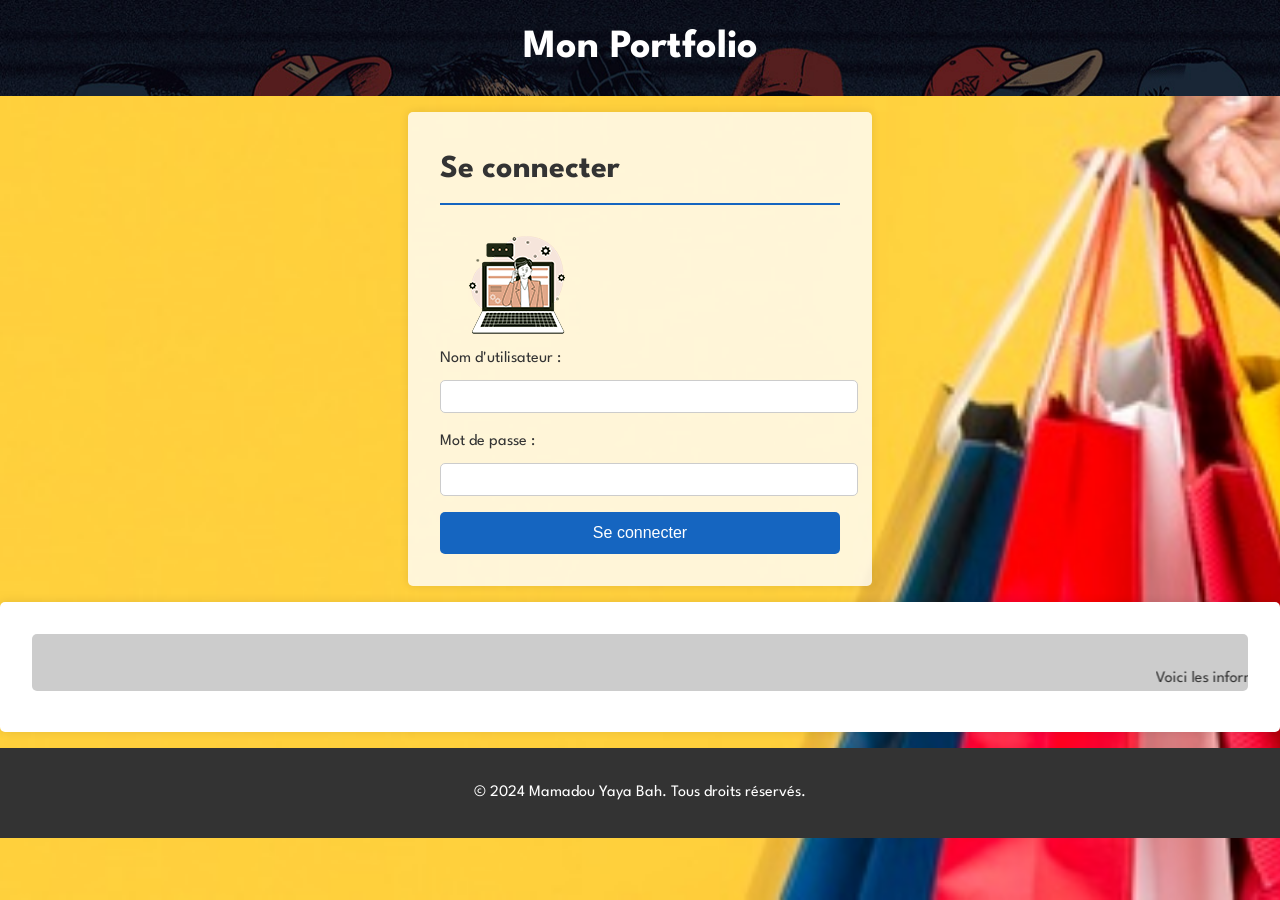
==== index.html @ 09a62445 "first add" ====
<!DOCTYPE html>
<html lang="fr">
<head>
    <meta charset="UTF-8">
    <meta name="viewport" content="width=device-width, initial-scale=1.0">
    <title>Connexion</title>
    <link rel="stylesheet" href="styles.css">
</head>
<body class="index-page">
    
    <header>
        <h1>Mon Portfolio</h1>
    </header> 

    <!-- Section de connexion -->
    <section id="login">
        <h2>Se connecter</h2>
        
        <div class="login-content">
            <div id="image">
                <img src="img/features/f6.png" alt="Description de l'image" class="feature-image">
            </div>
            
            <form id="loginForm">
                <label for="username">Nom d'utilisateur :</label>
                <input type="text" id="username" name="username" required>
                <label for="password">Mot de passe :</label>
                <input type="password" id="password" name="password" required>
                <button type="submit">Se connecter</button>
                <p id="loginError" style="color: red; display: none;">Nom d'utilisateur ou mot de passe incorrect.</p>
            </form>
        </div>
    </section>

    <!-- Section d'information supplémentaire -->
    <section id="info">
        <marquee><p>Voici les informations de connexion : <strong>Nom d'utilisateur :</strong> yayabah <strong>Mot de passe :</strong> yayabah22 </p>
        </marquee>
    </section>

    <footer>
        <p>&copy; 2024 Mamadou Yaya Bah. Tous droits réservés.</p>
    </footer>
    
    <script src="login_connexion.js"></script>
</body>
</html>
---- styles.css ----
/* Import Google Fonts */
@import url("https://fonts.googleapis.com/css2?family=Spartan:wght@100;200;300;400;500;600;700;800;900&display=swap");

/* Global Styles */
body {
    font-family: 'Spartan', Arial, sans-serif;
    margin: 0;
    padding: 0;
    background-color: #f4f4f4;
    color: #333;
    line-height: 1.6;
    background-size: cover; /* Pour couvrir toute la page */
    background-position: center; /* Pour centrer l'image */
    background-attachment: fixed; /* Pour fixer l'image lors du défilement */
    background-color: #757575;
}
.index-page{
  background-image: url('img/banner/b16.jpg'); /* Image de fond ajoutée */

}

header {
    background-image: url('img/banner/b1.jpg'); /* Fond d'en-tête mis à jour */
    background-size: cover;
    color: #fff;
    padding: 1rem 0;
    text-align: center;
}

header h1 {
    margin: 0;
    font-size: 2.5rem;
}

header p {
    margin: 0;
    font-size: 1.2rem;
    font-style: italic;
}

/* Navigation Styles */
nav {
    margin-top: 1rem;
}

nav ul {
    list-style: none;
    padding: 0;
}

nav ul li {
    display: inline;
    margin: 0 10px;
}

nav ul li a {
    color: #fff;
    text-decoration: none;
    font-weight: bold;
}

nav ul li a:hover {
    text-decoration: underline;
}

/* Section Styles */
section {
    padding: 2rem;
    margin: 1rem 0;
    background: #ffffff;
    border-radius: 5px;
    box-shadow: 0 0 10px rgba(0, 0, 0, 0.1);
}

section h2 {
    margin-top: 0;
    font-size: 2rem;
    border-bottom: 2px solid #1565c0;
    padding-bottom: 0.5rem;
}

.project, .experience, .education {
    margin-bottom: 1.5rem;
}

.project h3, .experience h3, .education h3 {
    margin-bottom: 0.5rem;
    color: #1565c0;
    font-size: 1.25rem; /* Taille des titres h3 */
}

.project p, .experience p, .education p {
    margin: 0.5rem 0;
}

.project a {
    color: #1976d2;
    text-decoration: none;
}

.project a:hover {
    text-decoration: underline;
}

/* Section Connexion */

#login {
    
    padding: 2rem;
    margin: 1rem auto;
    background: rgba(255, 255, 255, 0.8); /* Fond blanc semi-transparent */
    border-radius: 5px;
    box-shadow: 0 0 10px rgba(0, 0, 0, 0.1);
    max-width: 400px;
}

#login h2 {
    margin-top: 0;
    font-size: 2rem;
    border-bottom: 2px solid #1565c0;
    padding-bottom: 0.5rem;
}

form label {
    display: block;
    margin-bottom: 0.5rem;
}

form input {
    width: 100%;
    padding: 0.5rem;
    margin-bottom: 1rem;
    border: 1px solid #ccc;
    border-radius: 5px;
}

form button {
    width: 100%;
    padding: 0.75rem;
    background-color: #1565c0;
    color: #fff;
    border: none;
    border-radius: 5px;
    font-size: 1rem;
    cursor: pointer;
}

form button:hover {
    background-color: #0d47a1;
}

/* Section de texte défilant */
marquee {
    background-color: #ccc;
    padding: 1rem;
    height: 25px;
    border-radius: 5px; /* Ajoute des coins arrondis au texte défilant */
}

/* Section Contact */
#contact-details {
    display: flex;
    align-items: center;
    justify-content: space-between;
}

#contact-details .details {
    width: 40%;
}

#contact-details .details span, #form-details form span {
    font-size: 12px;
}

#contact-details .details h2, #form-details form h2 {
    font-size: 21px;
    line-height: 35px;
    padding: 20px 0;
}

#contact-details .details h3 {
    font-size: 16px;
    padding-bottom: 16px;
}

#contact-details .details li {
    list-style: none;
    display: flex;
    padding: 10px 0;
}

#contact-details .details li i {
    font-size: 14px;
    padding-right: 22px;
}

#contact-details .details li p {
    margin: 0;
    font-size: 14px;
}

#contact-details .map {
    width: 55%;
    height: 400px;
}

#contact-details .map iframe {
    width: 100%;
    height: 100%;
}

/* Section à propos */
.section-p1 {
    padding: 40px 80px;
}

/* Pied de page */
footer {
    background-color: #333;
    color: #fff;
    text-align: center;
    padding: 2rem 0;
}

footer h3 {
    margin-bottom: 1rem;
}

footer .skills-grid {
    display: grid;
    grid-template-columns: repeat(4, 1fr);
    gap: 10px;
    margin-bottom: 1rem;
}

footer .skills-grid div {
    background-color: #444;
    padding: 10px;
    border-radius: 5px;
}

footer p {
    margin: 0;
}

/* Formation en grille */
.education-grid {
    display: grid;
    grid-template-columns: repeat(3, 1fr);
    gap: 20px;
}

.education {
    background: #f9f9f9;
    padding: 1rem;
    border-radius: 5px;
    box-shadow: 0 0 10px rgba(0, 0, 0, 0.05);
    transition: background 0.3s, transform 0.3s;
}

.education:hover {
    background: #e0f7fa;
    transform: scale(1.02);
}

.education h3 {
    color: #000;
    font-size: 1.25rem; /* Taille des titres h3 */
    margin-bottom: 0.5rem;
}

.education p {
    margin: 0.5rem 0;
}

.education em {
    color: #757575;
}

/* Section Expérience */
#experience {
    padding: 2rem;
    margin: 1rem 0;
    background: #ffffff;
    border-radius: 5px;
    box-shadow: 0 0 10px rgba(0, 0, 0, 0.1);
}

#experience h2 {
    margin-top: 0;
    font-size: 2rem;
    border-bottom: 2px solid #1565c0;
    padding-bottom: 0.5rem;
}

.experience-grid {
    display: grid;
    grid-template-columns: repeat(2, 1fr);
    gap: 20px;
}

.experience {
    background: #f9f9f9;
    padding: 1rem;
    border-radius: 5px;
    box-shadow: 0 0 10px rgba(0, 0, 0, 0.05);
    transition: background 0.3s, transform 0.3s;
}

.experience:hover {
    background: #e0f7fa;
    transform: scale(1.02);
}

.experience h3 {
    color: #000;
    font-size: 1.25rem; /* Taille des titres h3 */
    margin-bottom: 0.5rem;
}

.experience p {
    margin: 0.5rem 0;
}

.experience em {
    color: #757575;
}

/* Media Queries */
@media screen and (max-width: 600px) {
    header h1 {
        font-size: 2rem;
    }

    header p {
        font-size: 1rem;
    }

    nav ul li {
        display: block;
        margin: 5px 0;
    }

    section {
        padding: 1rem;
        margin: 0.5rem 0;
    }

    section h2 {
        font-size: 1.5rem;
    }

    .project h3, .experience h3, .education h3 {
        font-size: 1rem; /* Diminuer la taille des h3 pour les petits écrans */
    }

    #contact-details {
        flex-direction: column;
    }

    #contact-details .details,
    #contact-details .map {
        width: 100%;
    }

    .education-grid, .experience-grid {
        grid-template-columns: 1fr;
    }

    #login {
        padding: 1rem;
        margin: 0.5rem;
    }

    #login h2 {
        font-size: 1.5rem;
    }

    form input, form button {
        padding: 0.5rem;
        font-size: 0.875rem;
    }
}

@media screen and (max-width: 375px) {
    header h1 {
        font-size: 1.5rem;
    }

    #login h2 {
        font-size: 1.25rem;
    }

    form input, form button {
        padding: 0.5rem;
        font-size: 0.75rem;
    }
}
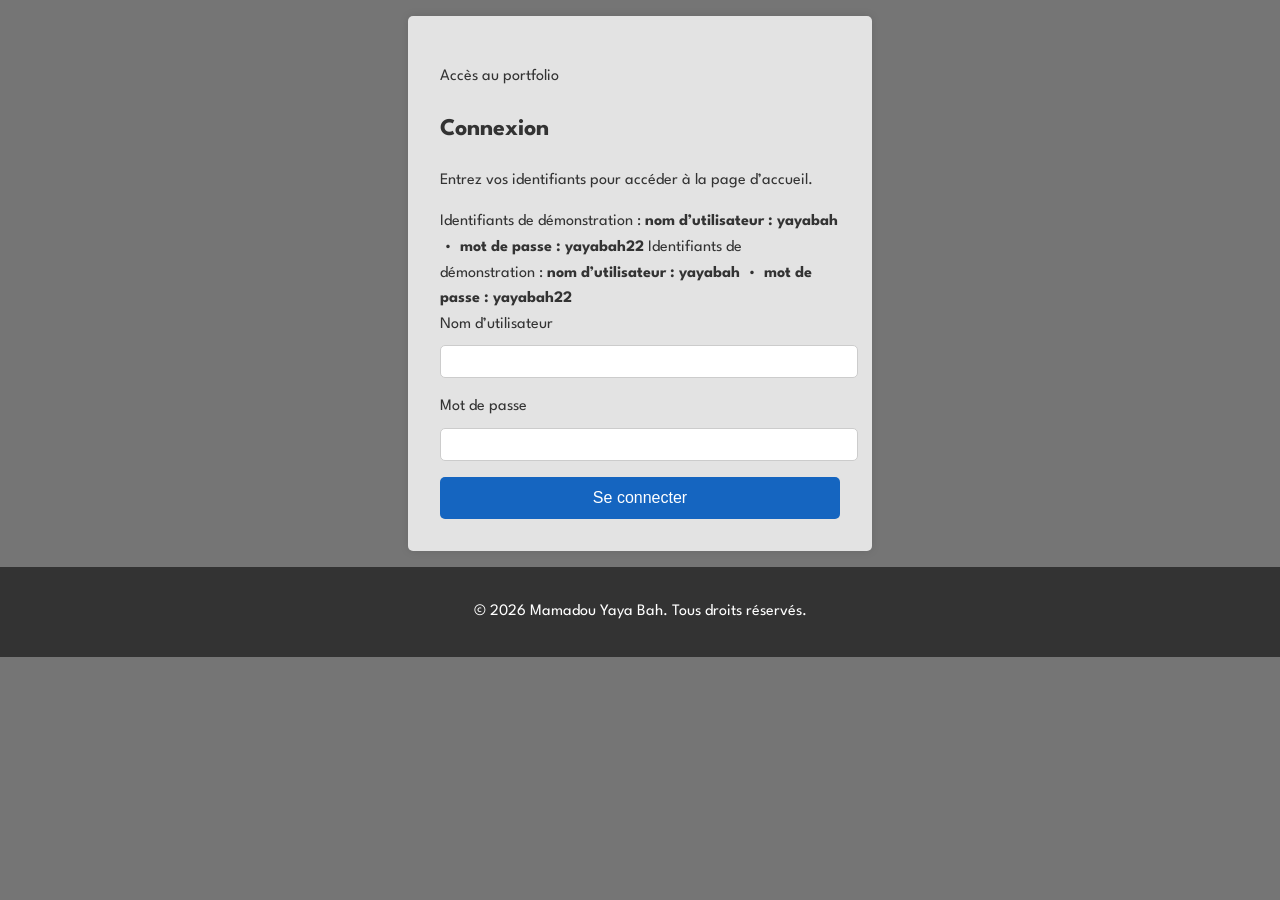
==== commit cb593403: "Update index.html" ====
--- a/index.html
+++ b/index.html
@@ -1,47 +1,30 @@
-<!DOCTYPE html>
-<html lang="fr">
-<head>
-    <meta charset="UTF-8">
-    <meta name="viewport" content="width=device-width, initial-scale=1.0">
-    <title>Connexion</title>
-    <link rel="stylesheet" href="styles.css">
+<!doctype html>
+<html lang="fr"><head>
+    <meta charset="utf-8"><meta name="viewport" content="width=device-width, initial-scale=1">
+    <meta name="description" content="Page de connexion du portfolio de Mamadou Yaya Bah.">
+    <title>Connexion | Mamadou Yaya Bah</title><link rel="stylesheet" href="styles.css">
 </head>
-<body class="index-page">
-    
-    <header>
-        <h1>Mon Portfolio</h1>
-    </header> 
-
-    <!-- Section de connexion -->
-    <section id="login">
-        <h2>Se connecter</h2>
-        
-        <div class="login-content">
-            <div id="image">
-                <img src="img/features/f6.png" alt="Description de l'image" class="feature-image">
-            </div>
-            
-            <form id="loginForm">
-                <label for="username">Nom d'utilisateur :</label>
-                <input type="text" id="username" name="username" required>
-                <label for="password">Mot de passe :</label>
-                <input type="password" id="password" name="password" required>
-                <button type="submit">Se connecter</button>
-                <p id="loginError" style="color: red; display: none;">Nom d'utilisateur ou mot de passe incorrect.</p>
-            </form>
-        </div>
-    </section>
-
-    <!-- Section d'information supplémentaire -->
-    <section id="info">
-        <marquee><p>Voici les informations de connexion : <strong>Nom d'utilisateur :</strong> yayabah <strong>Mot de passe :</strong> yayabah22 </p>
-        </marquee>
-    </section>
-
-    <footer>
-        <p>&copy; 2024 Mamadou Yaya Bah. Tous droits réservés.</p>
-    </footer>
-    
-    <script src="login_connexion.js"></script>
+<body class="connection-body">
+<main class="login-page">
+    <section id="login" aria-labelledby="login-title">
+        <p class="section-label">Accès au portfolio</p>
+        <h1 id="login-title">Connexion</h1>
+        <p class="intro">Entrez vos identifiants pour accéder à la page d’accueil.</p>
+        <div class="credentials-ticker" role="status" aria-label="Identifiants de démonstration">
+            <div class="ticker-track">
+                <span>Identifiants de démonstration&nbsp;: <strong>nom d’utilisateur&nbsp;: yayabah</strong> &nbsp;•&nbsp; <strong>mot de passe&nbsp;: yayabah22</strong></span>
+                <span aria-hidden="true">Identifiants de démonstration&nbsp;: <strong>nom d’utilisateur&nbsp;: yayabah</strong> &nbsp;•&nbsp; <strong>mot de passe&nbsp;: yayabah22</strong>
+                </span></div></div><form id="loginForm" novalidate>
+                    <div class="form-group"><label for="username">Nom d’utilisateur</label>
+                        <input type="text" id="username" name="username" autocomplete="username" required></div>
+                        <div class="form-group"><label for="password">Mot de passe</label>
+                            <input type="password" id="password" name="password" autocomplete="current-password" required></div>
+                            <p id="loginError" class="error-message" role="alert" hidden>Nom d’utilisateur ou mot de passe incorrect.</p>
+                            <button type="submit">Se connecter</button>
+                        </form>
+                    </section>
+                </main>
+<footer><p>© 2026 Mamadou Yaya Bah. Tous droits réservés.</p>
+</footer><script src="login_connexion.js"></script>
 </body>
 </html>
--- a/styles.css
+++ b/styles.css
@@ -276,6 +276,53 @@
 .education em {
     color: #757575;
 }
+.education img {
+    max-width: 100%; /* S'assure que l'image ne dépasse pas la largeur du conteneur */
+    height: auto; /* Conserve le ratio d'aspect de l'image */
+    border-radius: 5px; /* Coins arrondis pour les images */
+    margin-top: 10px; /* Espace entre l'image et le texte précédent */
+}
+/* Styles pour les images dans la section éducation */
+.img-container {
+    position: relative;
+    overflow: hidden;
+    cursor: pointer;
+}
+
+.img-container img {
+    max-width: 100%;
+    height: auto;
+    border-radius: 5px;
+    transition: transform 0.3s ease;
+}
+
+.img-container img:hover {
+    transform: scale(1.05); /* Agrandir légèrement l'image au survol */
+}
+
+/* Styles pour le zoom */
+.img-zoom {
+    position: fixed;
+    top: 50%;
+    left: 50%;
+    transform: translate(-50%, -50%);
+    z-index: 1000;
+    max-width: 90%;
+    max-height: 90%;
+    border-radius: 10px;
+    box-shadow: 0 0 20px rgba(0, 0, 0, 0.5);
+}
+
+.img-zoom-bg {
+    position: fixed;
+    top: 0;
+    left: 0;
+    width: 100%;
+    height: 100%;
+    background: rgba(0, 0, 0, 0.8);
+    z-index: 999;
+}
+
 
 /* Section Expérience */
 #experience {
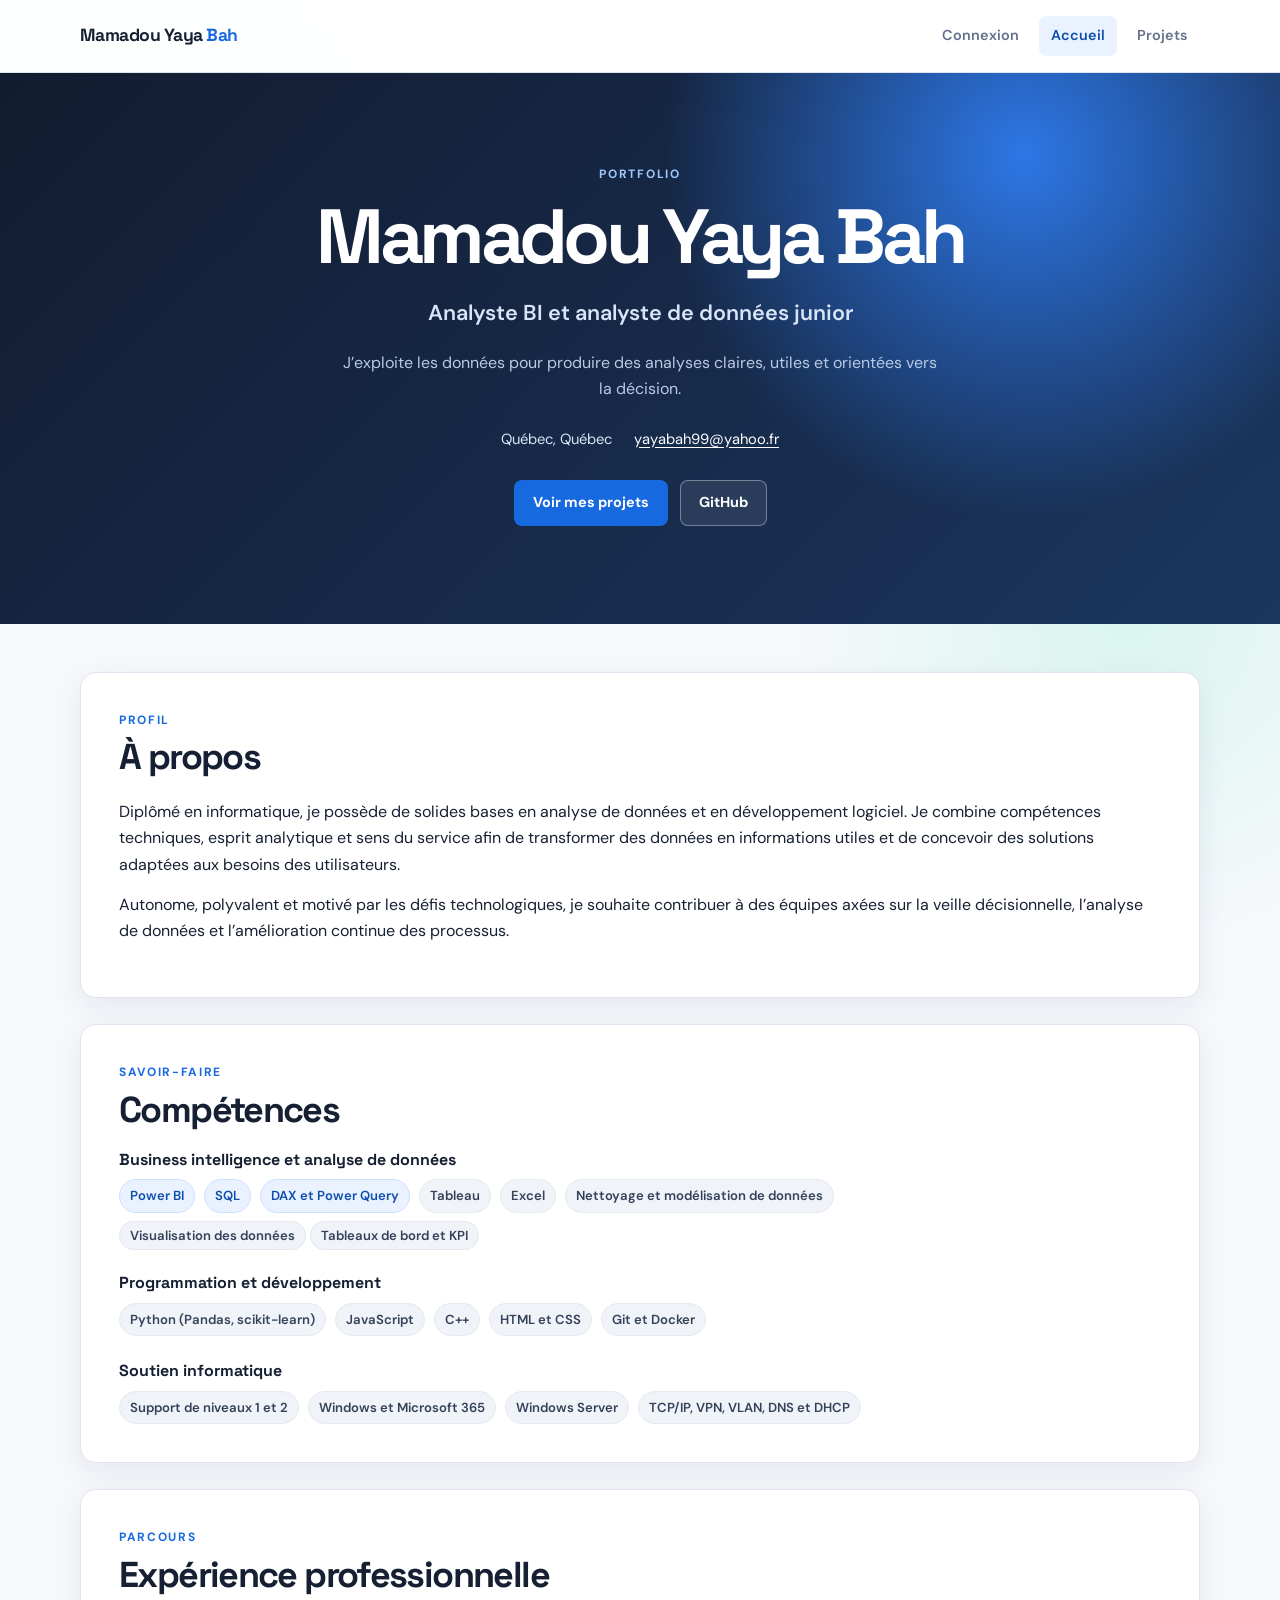
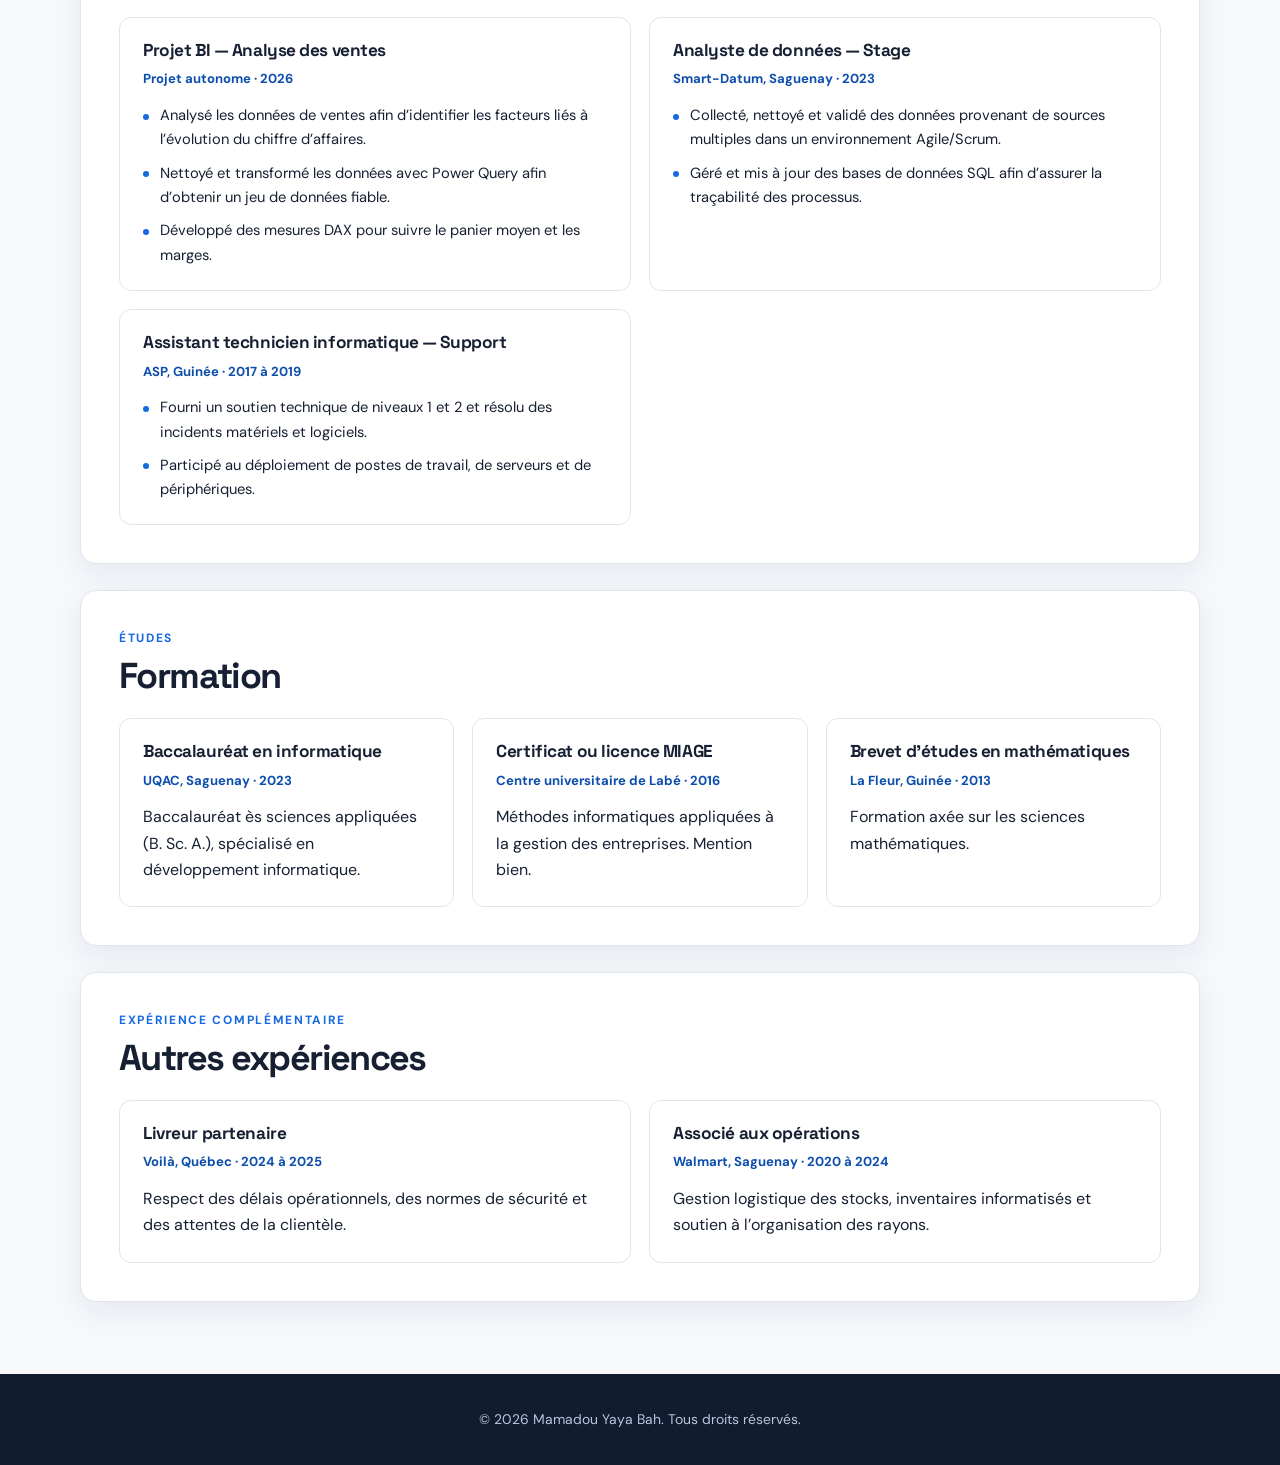
==== commit bbc923cd: "Rename page_principales.html to index.html" ====
--- a/index.html
+++ b/index.html
@@ -1,30 +1,53 @@
 <!doctype html>
-<html lang="fr"><head>
-    <meta charset="utf-8"><meta name="viewport" content="width=device-width, initial-scale=1">
-    <meta name="description" content="Page de connexion du portfolio de Mamadou Yaya Bah.">
-    <title>Connexion | Mamadou Yaya Bah</title><link rel="stylesheet" href="styles.css">
+<html lang="fr"><head><meta charset="utf-8">
+    <meta name="viewport" content="width=device-width, initial-scale=1">
+    <meta name="description" content="Portfolio de Mamadou Yaya Bah, analyste BI et analyste de données junior à Québec.">
+    <title>Mamadou Yaya Bah | Analyste BI et données</title>
+    <link rel="stylesheet" href="styles.css">
 </head>
-<body class="connection-body">
-<main class="login-page">
-    <section id="login" aria-labelledby="login-title">
-        <p class="section-label">Accès au portfolio</p>
-        <h1 id="login-title">Connexion</h1>
-        <p class="intro">Entrez vos identifiants pour accéder à la page d’accueil.</p>
-        <div class="credentials-ticker" role="status" aria-label="Identifiants de démonstration">
-            <div class="ticker-track">
-                <span>Identifiants de démonstration&nbsp;: <strong>nom d’utilisateur&nbsp;: yayabah</strong> &nbsp;•&nbsp; <strong>mot de passe&nbsp;: yayabah22</strong></span>
-                <span aria-hidden="true">Identifiants de démonstration&nbsp;: <strong>nom d’utilisateur&nbsp;: yayabah</strong> &nbsp;•&nbsp; <strong>mot de passe&nbsp;: yayabah22</strong>
-                </span></div></div><form id="loginForm" novalidate>
-                    <div class="form-group"><label for="username">Nom d’utilisateur</label>
-                        <input type="text" id="username" name="username" autocomplete="username" required></div>
-                        <div class="form-group"><label for="password">Mot de passe</label>
-                            <input type="password" id="password" name="password" autocomplete="current-password" required></div>
-                            <p id="loginError" class="error-message" role="alert" hidden>Nom d’utilisateur ou mot de passe incorrect.</p>
-                            <button type="submit">Se connecter</button>
-                        </form>
-                    </section>
-                </main>
-<footer><p>© 2026 Mamadou Yaya Bah. Tous droits réservés.</p>
-</footer><script src="login_connexion.js"></script>
-</body>
-</html>
+<body>
+    <nav aria-label="Navigation principale"><div class="nav-container">
+        <a class="logo" href="index.html">Mamadou Yaya <span>Bah</span></a><ul><li>
+            <a href="connexion.html">Connexion</a></li><li>
+                <a href="index.html" class="active" aria-current="page">Accueil</a></li><li>
+                    <a href="projets.html">Projets</a></li></ul></div></nav>
+<header class="hero"><p class="eyebrow">Portfolio</p><h1>Mamadou Yaya Bah</h1>
+    <p class="hero-role">Analyste BI et analyste de données junior</p>
+    <p class="hero-summary">J’exploite les données pour produire des analyses claires, utiles et orientées vers la décision.</p>
+    <div class="contact-meta"><span>Québec, Québec</span><a href="mailto:yayabah99@yahoo.fr">yayabah99@yahoo.fr</a>
+    </div><div class="header-links"><a href="projets.html" class="btn-header btn-primary">Voir mes projets</a>
+        <a href="https://github.com/yaya24Bah" target="_blank" rel="noopener noreferrer" class="btn-header btn-secondary">
+            GitHub</a></div></header>
+<main>
+<section id="about"><p class="section-label">Profil</p><h2>À propos</h2>
+    <p>Diplômé en informatique, je possède de solides bases en analyse de données et en développement logiciel. Je combine compétences techniques, esprit analytique et sens du service afin de transformer des données en informations utiles et de concevoir des solutions adaptées aux besoins des utilisateurs.</p>
+    <p>Autonome, polyvalent et motivé par les défis technologiques, je souhaite contribuer à des équipes axées sur la veille décisionnelle, l’analyse de données et l’amélioration continue des processus.</p>
+</section>
+<section id="skills"><p class="section-label">Savoir-faire</p><h2>Compétences</h2>
+    <div class="skills-container"><div class="skill-category"><h3>Business intelligence et analyse de données</h3>
+        <div class="tags"><span class="tag highlight">Power BI</span><span class="tag highlight">SQL</span>
+            <span class="tag highlight">DAX et Power Query</span><span class="tag">Tableau</span>
+            <span class="tag">Excel</span><span class="tag">Nettoyage et modélisation de données</span><br­>
+            <span class="tag">Visualisation des données</span>  <span class="tag">Tableaux de bord et KPI</span>
+        </div></div><div class="skill-category"><h3>Programmation et développement</h3><div class="tags"><span class="tag">
+            Python (Pandas, scikit-learn)</span><span class="tag">JavaScript</span><span class="tag">C++</span>
+            <span class="tag">HTML et CSS</span><span class="tag">Git et Docker</span></div></div><div class="skill-category"><h3>Soutien informatique</h3><div class="tags"><span class="tag">Support de niveaux 1 et 2</span><span class="tag">Windows et Microsoft 365</span><span class="tag">Windows Server</span><span class="tag">TCP/IP, VPN, VLAN, DNS et DHCP</span></div></div></div></section>
+<section id="experience"><p class="section-label">Parcours</p><h2>Expérience professionnelle</h2><div class="grid-2">
+    <article class="card"><h3>Projet BI — Analyse des ventes</h3><p class="card-meta">Projet autonome · 2026</p>
+        <ul><li>Analysé les données de ventes afin d’identifier les facteurs liés à l’évolution du chiffre d’affaires.</li>
+            <li>Nettoyé et transformé les données avec Power Query afin d’obtenir un jeu de données fiable.</li><li>Développé des mesures DAX pour suivre le panier moyen et les marges.</li></ul></article><article class="card"><h3>Analyste de données — Stage</h3><p class="card-meta">Smart-Datum, Saguenay · 2023</p><ul><li>Collecté, nettoyé et validé des données provenant de sources multiples dans un environnement Agile/Scrum.</li><li>Géré et mis à jour des bases de données SQL afin d’assurer la traçabilité des processus.</li></ul></article><article class="card"><h3>Assistant technicien informatique — Support</h3><p class="card-meta">ASP, Guinée · 2017 à 2019</p><ul><li>Fourni un soutien technique de niveaux 1 et 2 et résolu des incidents matériels et logiciels.</li><li>Participé au déploiement de postes de travail, de serveurs et de périphériques.</li></ul></article></div></section>
+<section id="education"><p class="section-label">Études</p><h2>Formation</h2><div class="grid-3">
+    <article class="card"><h3>Baccalauréat en informatique</h3><p class="card-meta">UQAC, Saguenay · 2023</p>
+        <p>Baccalauréat ès sciences appliquées (B. Sc. A.), spécialisé en développement informatique.</p></article>
+        <article class="card"><h3>Certificat ou licence MIAGE</h3><p class="card-meta">Centre universitaire de Labé · 2016</p>
+            <p>Méthodes informatiques appliquées à la gestion des entreprises. Mention bien.</p></article>
+            <article class="card"><h3>Brevet d’études en mathématiques</h3><p class="card-meta">La Fleur, Guinée · 2013</p>
+                <p>Formation axée sur les sciences mathématiques.</p></article></div></section>
+<section id="other"><p class="section-label">Expérience complémentaire</p><h2>Autres expériences</h2><div class="grid-2">
+    <article class="card"><h3>Livreur partenaire</h3><p class="card-meta">Voilà, Québec · 2024 à 2025</p>
+        <p>Respect des délais opérationnels, des normes de sécurité et des attentes de la clientèle.</p></article>
+        <article class="card"><h3>Associé aux opérations</h3><p class="card-meta">Walmart, Saguenay · 2020 à 2024</p>
+            <p>Gestion logistique des stocks, inventaires informatisés et soutien à l’organisation des rayons.</p>
+        </article></div>
+    </section>
+</main><footer><p>© 2026 Mamadou Yaya Bah. Tous droits réservés.</p></footer></body></html>
--- a/styles.css
+++ b/styles.css
@@ -1,445 +1,39 @@
-/* Import Google Fonts */
-@import url("https://fonts.googleapis.com/css2?family=Spartan:wght@100;200;300;400;500;600;700;800;900&display=swap");
+@import url("https://fonts.googleapis.com/css2?family=DM+Sans:opsz,wght@9..40,400;9..40,500;9..40,600;9..40,700&family=Space+Grotesk:wght@500;600;700&display=swap");
 
-/* Global Styles */
-body {
-    font-family: 'Spartan', Arial, sans-serif;
-    margin: 0;
-    padding: 0;
-    background-color: #f4f4f4;
-    color: #333;
-    line-height: 1.6;
-    background-size: cover; /* Pour couvrir toute la page */
-    background-position: center; /* Pour centrer l'image */
-    background-attachment: fixed; /* Pour fixer l'image lors du défilement */
-    background-color: #757575;
-}
-.index-page{
-  background-image: url('img/banner/b16.jpg'); /* Image de fond ajoutée */
-
-}
-
-header {
-    background-image: url('img/banner/b1.jpg'); /* Fond d'en-tête mis à jour */
-    background-size: cover;
-    color: #fff;
-    padding: 1rem 0;
-    text-align: center;
-}
-
-header h1 {
-    margin: 0;
-    font-size: 2.5rem;
-}
-
-header p {
-    margin: 0;
-    font-size: 1.2rem;
-    font-style: italic;
-}
-
-/* Navigation Styles */
-nav {
-    margin-top: 1rem;
-}
-
-nav ul {
-    list-style: none;
-    padding: 0;
-}
-
-nav ul li {
-    display: inline;
-    margin: 0 10px;
-}
-
-nav ul li a {
-    color: #fff;
-    text-decoration: none;
-    font-weight: bold;
-}
-
-nav ul li a:hover {
-    text-decoration: underline;
-}
-
-/* Section Styles */
-section {
-    padding: 2rem;
-    margin: 1rem 0;
-    background: #ffffff;
-    border-radius: 5px;
-    box-shadow: 0 0 10px rgba(0, 0, 0, 0.1);
-}
-
-section h2 {
-    margin-top: 0;
-    font-size: 2rem;
-    border-bottom: 2px solid #1565c0;
-    padding-bottom: 0.5rem;
-}
-
-.project, .experience, .education {
-    margin-bottom: 1.5rem;
-}
-
-.project h3, .experience h3, .education h3 {
-    margin-bottom: 0.5rem;
-    color: #1565c0;
-    font-size: 1.25rem; /* Taille des titres h3 */
-}
-
-.project p, .experience p, .education p {
-    margin: 0.5rem 0;
-}
-
-.project a {
-    color: #1976d2;
-    text-decoration: none;
-}
-
-.project a:hover {
-    text-decoration: underline;
-}
-
-/* Section Connexion */
-
-#login {
-    
-    padding: 2rem;
-    margin: 1rem auto;
-    background: rgba(255, 255, 255, 0.8); /* Fond blanc semi-transparent */
-    border-radius: 5px;
-    box-shadow: 0 0 10px rgba(0, 0, 0, 0.1);
-    max-width: 400px;
-}
-
-#login h2 {
-    margin-top: 0;
-    font-size: 2rem;
-    border-bottom: 2px solid #1565c0;
-    padding-bottom: 0.5rem;
-}
-
-form label {
-    display: block;
-    margin-bottom: 0.5rem;
-}
-
-form input {
-    width: 100%;
-    padding: 0.5rem;
-    margin-bottom: 1rem;
-    border: 1px solid #ccc;
-    border-radius: 5px;
-}
-
-form button {
-    width: 100%;
-    padding: 0.75rem;
-    background-color: #1565c0;
-    color: #fff;
-    border: none;
-    border-radius: 5px;
-    font-size: 1rem;
-    cursor: pointer;
-}
-
-form button:hover {
-    background-color: #0d47a1;
-}
-
-/* Section de texte défilant */
-marquee {
-    background-color: #ccc;
-    padding: 1rem;
-    height: 25px;
-    border-radius: 5px; /* Ajoute des coins arrondis au texte défilant */
-}
-
-/* Section Contact */
-#contact-details {
-    display: flex;
-    align-items: center;
-    justify-content: space-between;
-}
-
-#contact-details .details {
-    width: 40%;
-}
-
-#contact-details .details span, #form-details form span {
-    font-size: 12px;
-}
-
-#contact-details .details h2, #form-details form h2 {
-    font-size: 21px;
-    line-height: 35px;
-    padding: 20px 0;
-}
-
-#contact-details .details h3 {
-    font-size: 16px;
-    padding-bottom: 16px;
-}
-
-#contact-details .details li {
-    list-style: none;
-    display: flex;
-    padding: 10px 0;
-}
-
-#contact-details .details li i {
-    font-size: 14px;
-    padding-right: 22px;
-}
-
-#contact-details .details li p {
-    margin: 0;
-    font-size: 14px;
-}
-
-#contact-details .map {
-    width: 55%;
-    height: 400px;
-}
-
-#contact-details .map iframe {
-    width: 100%;
-    height: 100%;
-}
-
-/* Section à propos */
-.section-p1 {
-    padding: 40px 80px;
-}
-
-/* Pied de page */
-footer {
-    background-color: #333;
-    color: #fff;
-    text-align: center;
-    padding: 2rem 0;
-}
-
-footer h3 {
-    margin-bottom: 1rem;
-}
-
-footer .skills-grid {
-    display: grid;
-    grid-template-columns: repeat(4, 1fr);
-    gap: 10px;
-    margin-bottom: 1rem;
-}
-
-footer .skills-grid div {
-    background-color: #444;
-    padding: 10px;
-    border-radius: 5px;
-}
-
-footer p {
-    margin: 0;
-}
-
-/* Formation en grille */
-.education-grid {
-    display: grid;
-    grid-template-columns: repeat(3, 1fr);
-    gap: 20px;
-}
-
-.education {
-    background: #f9f9f9;
-    padding: 1rem;
-    border-radius: 5px;
-    box-shadow: 0 0 10px rgba(0, 0, 0, 0.05);
-    transition: background 0.3s, transform 0.3s;
-}
-
-.education:hover {
-    background: #e0f7fa;
-    transform: scale(1.02);
-}
-
-.education h3 {
-    color: #000;
-    font-size: 1.25rem; /* Taille des titres h3 */
-    margin-bottom: 0.5rem;
-}
-
-.education p {
-    margin: 0.5rem 0;
-}
-
-.education em {
-    color: #757575;
-}
-.education img {
-    max-width: 100%; /* S'assure que l'image ne dépasse pas la largeur du conteneur */
-    height: auto; /* Conserve le ratio d'aspect de l'image */
-    border-radius: 5px; /* Coins arrondis pour les images */
-    margin-top: 10px; /* Espace entre l'image et le texte précédent */
-}
-/* Styles pour les images dans la section éducation */
-.img-container {
-    position: relative;
-    overflow: hidden;
-    cursor: pointer;
-}
-
-.img-container img {
-    max-width: 100%;
-    height: auto;
-    border-radius: 5px;
-    transition: transform 0.3s ease;
-}
-
-.img-container img:hover {
-    transform: scale(1.05); /* Agrandir légèrement l'image au survol */
-}
-
-/* Styles pour le zoom */
-.img-zoom {
-    position: fixed;
-    top: 50%;
-    left: 50%;
-    transform: translate(-50%, -50%);
-    z-index: 1000;
-    max-width: 90%;
-    max-height: 90%;
-    border-radius: 10px;
-    box-shadow: 0 0 20px rgba(0, 0, 0, 0.5);
-}
-
-.img-zoom-bg {
-    position: fixed;
-    top: 0;
-    left: 0;
-    width: 100%;
-    height: 100%;
-    background: rgba(0, 0, 0, 0.8);
-    z-index: 999;
-}
-
-
-/* Section Expérience */
-#experience {
-    padding: 2rem;
-    margin: 1rem 0;
-    background: #ffffff;
-    border-radius: 5px;
-    box-shadow: 0 0 10px rgba(0, 0, 0, 0.1);
-}
-
-#experience h2 {
-    margin-top: 0;
-    font-size: 2rem;
-    border-bottom: 2px solid #1565c0;
-    padding-bottom: 0.5rem;
-}
-
-.experience-grid {
-    display: grid;
-    grid-template-columns: repeat(2, 1fr);
-    gap: 20px;
-}
-
-.experience {
-    background: #f9f9f9;
-    padding: 1rem;
-    border-radius: 5px;
-    box-shadow: 0 0 10px rgba(0, 0, 0, 0.05);
-    transition: background 0.3s, transform 0.3s;
-}
-
-.experience:hover {
-    background: #e0f7fa;
-    transform: scale(1.02);
-}
-
-.experience h3 {
-    color: #000;
-    font-size: 1.25rem; /* Taille des titres h3 */
-    margin-bottom: 0.5rem;
-}
-
-.experience p {
-    margin: 0.5rem 0;
-}
-
-.experience em {
-    color: #757575;
-}
-
-/* Media Queries */
-@media screen and (max-width: 600px) {
-    header h1 {
-        font-size: 2rem;
-    }
-
-    header p {
-        font-size: 1rem;
-    }
-
-    nav ul li {
-        display: block;
-        margin: 5px 0;
-    }
-
-    section {
-        padding: 1rem;
-        margin: 0.5rem 0;
-    }
-
-    section h2 {
-        font-size: 1.5rem;
-    }
-
-    .project h3, .experience h3, .education h3 {
-        font-size: 1rem; /* Diminuer la taille des h3 pour les petits écrans */
-    }
-
-    #contact-details {
-        flex-direction: column;
-    }
-
-    #contact-details .details,
-    #contact-details .map {
-        width: 100%;
-    }
-
-    .education-grid, .experience-grid {
-        grid-template-columns: 1fr;
-    }
-
-    #login {
-        padding: 1rem;
-        margin: 0.5rem;
-    }
-
-    #login h2 {
-        font-size: 1.5rem;
-    }
-
-    form input, form button {
-        padding: 0.5rem;
-        font-size: 0.875rem;
-    }
-}
-
-@media screen and (max-width: 375px) {
-    header h1 {
-        font-size: 1.5rem;
-    }
-
-    #login h2 {
-        font-size: 1.25rem;
-    }
-
-    form input, form button {
-        padding: 0.5rem;
-        font-size: 0.75rem;
-    }
-}
+:root { --ink:#172033; --muted:#63708a; --paper:#f6f8fc; --surface:#fff; --line:#dfe5ef; --blue:#1769e0; --blue-dark:#0d4ead; --pale:#eaf2ff; --radius:16px; --shadow:0 10px 30px rgba(22,32,51,.07); }
+* { box-sizing:border-box; }
+html { scroll-behavior:smooth; }
+body { margin:0; min-width:320px; background:radial-gradient(circle at 12% 7%,#dcecff 0,transparent 22rem),radial-gradient(circle at 88% 20%,#d9f5f0 0,transparent 21rem),var(--paper); color:var(--ink); font-family:"DM Sans",Arial,sans-serif; font-size:16px; line-height:1.65; }.connection-body { min-height:100vh; display:flex; flex-direction:column; justify-content:space-between; }
+a { color:inherit; } a:focus-visible,button:focus-visible,input:focus-visible { outline:3px solid #8ab7ff; outline-offset:3px; }
+nav { position:sticky; top:0; z-index:10; background:rgba(255,255,255,.94); backdrop-filter:blur(12px); border-bottom:1px solid var(--line); }
+.nav-container { width:min(1120px,calc(100% - 40px)); min-height:72px; margin:auto; display:flex; align-items:center; justify-content:space-between; gap:24px; }
+.logo { color:var(--ink); font-family:"Space Grotesk",sans-serif; font-size:1.1rem; font-weight:700; letter-spacing:-.03em; text-decoration:none; white-space:nowrap; }
+.logo span { color:var(--blue); }
+nav ul { display:flex; align-items:center; gap:8px; margin:0; padding:0; list-style:none; }
+nav li a { display:block; color:var(--muted); padding:8px 12px; border-radius:8px; font-size:.9rem; font-weight:600; text-decoration:none; cursor:pointer; transition:color .2s,background .2s,transform .2s; }
+nav li a:hover, nav li a.active { color:var(--blue-dark); background:var(--pale); }
+.hero { padding:92px 24px 98px; text-align:center; color:#fff; background:radial-gradient(circle at 80% 15%,#2d77e6 0,transparent 32%),linear-gradient(135deg,#121c30,#1b365f); }
+.eyebrow,.section-label { margin:0 0 7px; color:var(--blue); font-size:.75rem; font-weight:700; letter-spacing:.14em; text-transform:uppercase; }
+.hero .eyebrow { color:#9fc8ff; }
+h1,h2,h3 { font-family:"Space Grotesk",sans-serif; line-height:1.15; }
+h1 { margin:0; font-size:clamp(2.45rem,7vw,4.8rem); letter-spacing:-.06em; }
+.hero-role { margin:16px 0 0; color:#d8e5f8; font-size:clamp(1.08rem,2vw,1.35rem); font-weight:600; }
+.hero-summary { max-width:610px; margin:18px auto 0; color:#b8cae4; }
+.contact-meta { display:flex; justify-content:center; flex-wrap:wrap; gap:9px 22px; margin:24px auto 0; color:#d8e5f8; font-size:.92rem; }
+.contact-meta a { color:#fff; text-underline-offset:3px; }
+.header-links { display:flex; justify-content:center; flex-wrap:wrap; gap:12px; margin-top:29px; }
+.btn-header { display:inline-flex; align-items:center; justify-content:center; min-height:44px; padding:10px 18px; border:1px solid transparent; border-radius:8px; font-size:.9rem; font-weight:700; text-decoration:none; cursor:pointer; transition:transform .2s,background .2s,box-shadow .2s; }
+.btn-header:hover { transform:translateY(-2px); }
+.btn-primary { color:#fff; background:var(--blue); }.btn-primary:hover { background:var(--blue-dark); }
+.btn-secondary { color:#fff; background:rgba(255,255,255,.08); border-color:rgba(255,255,255,.36); }.btn-secondary:hover { background:rgba(255,255,255,.16); }
+main { width:min(1120px,calc(100% - 40px)); margin:48px auto 72px; }
+section { margin-bottom:26px; padding:38px; background:var(--surface); border:1px solid var(--line); border-radius:var(--radius); box-shadow:var(--shadow); }
+section h1,section h2 { margin:0 0 20px; color:var(--ink); font-size:clamp(1.75rem,3vw,2.25rem); letter-spacing:-.045em; }
+section p { margin:0 0 14px; }.intro { max-width:690px; margin-bottom:29px; color:var(--muted); font-size:1.05rem; }
+.skills-container { display:grid; gap:26px; }.skill-category h3 { margin:0 0 10px; font-size:1rem; }.tags { display:flex; flex-wrap:wrap; gap:9px; }.tag { padding:5px 10px; color:#35415a; background:#f0f3f8; border:1px solid #e5e9f0; border-radius:999px; font-size:.82rem; font-weight:600; }.tag.highlight { color:var(--blue-dark); background:var(--pale); border-color:#cddfff; }
+.grid-2,.grid-3 { display:grid; gap:18px; }.grid-2 { grid-template-columns:repeat(2,minmax(0,1fr)); }.grid-3 { grid-template-columns:repeat(3,minmax(0,1fr)); }
+.card { min-height:100%; padding:23px; border:1px solid var(--line); border-radius:12px; background:#fff; transition:box-shadow .2s,transform .2s; }.card:hover { box-shadow:0 12px 25px rgba(22,32,51,.10); transform:translateY(-3px); }.card h2,.card h3 { margin:0 0 8px; color:var(--ink); font-size:1.08rem; letter-spacing:-.025em; }.card p:last-child { margin-bottom:0; }.card-meta { margin:0 0 13px; color:var(--blue-dark); font-size:.82rem; font-weight:700; }.card ul { margin:0; padding:0; list-style:none; }.card li { position:relative; margin:0 0 9px; padding-left:17px; font-size:.92rem; }.card li:last-child { margin-bottom:0; }.card li::before { position:absolute; left:0; top:.72em; width:6px; height:6px; border-radius:50%; background:var(--blue); content:""; }.card-link { display:inline-block; margin-top:16px; color:var(--blue-dark); font-size:.87rem; font-weight:700; text-decoration:none; }.card-link:hover { text-decoration:underline; text-underline-offset:3px; }
+.login-page { width:min(540px,calc(100% - 40px)); }.login-page section { padding:42px; overflow:hidden; }.form-group { margin-bottom:18px; }.form-group label { display:block; margin-bottom:7px; color:var(--ink); font-size:.9rem; font-weight:700; }.form-group input { width:100%; padding:12px 13px; color:var(--ink); border:1px solid #cbd5e1; border-radius:8px; background:#fff; font:inherit; }.form-group input:focus { outline:3px solid #cddfff; border-color:var(--blue); }.login-page button { width:100%; min-height:45px; color:#fff; border:0; border-radius:8px; background:linear-gradient(135deg,var(--blue),#3d84ec); font:inherit; font-weight:700; cursor:pointer; box-shadow:0 8px 16px rgba(23,105,224,.22); transition:transform .2s,box-shadow .2s; }.login-page button:hover { transform:translateY(-2px); box-shadow:0 11px 20px rgba(23,105,224,.28); }.login-page button:active { transform:translateY(0); }.error-message { margin:0 0 16px; padding:10px 12px; color:#9f1239; border:1px solid #fecdd3; border-radius:8px; background:#fff1f2; font-size:.88rem; }.credentials-ticker { width:100%; margin:0 0 25px; overflow:hidden; color:#0d4ead; border:1px solid #cddfff; border-radius:9px; background:#eaf2ff; white-space:nowrap; }.ticker-track { display:flex; width:max-content; animation:ticker 16s linear infinite; }.ticker-track span { display:inline-block; padding:9px 18px; font-size:.83rem; }.credentials-ticker:hover .ticker-track { animation-play-state:paused; } @keyframes ticker { from { transform:translateX(0); } to { transform:translateX(-50%); } }
+footer { padding:34px 24px; color:#b8c5da; background:#121c30; text-align:center; font-size:.87rem; } footer p { margin:0; }
+@media (max-width:800px) { .grid-3 { grid-template-columns:repeat(2,minmax(0,1fr)); } }
+@media (max-width:600px) { .nav-container { min-height:unset; padding:14px 0; flex-direction:column; gap:8px; }.hero { padding:70px 20px 74px; } main { margin-top:28px; } section,.contact-section { padding:27px 22px; }.grid-2,.grid-3,.contact-details { grid-template-columns:1fr; }.contact-details div { padding:14px 0; } nav li a { padding:6px 9px; } }
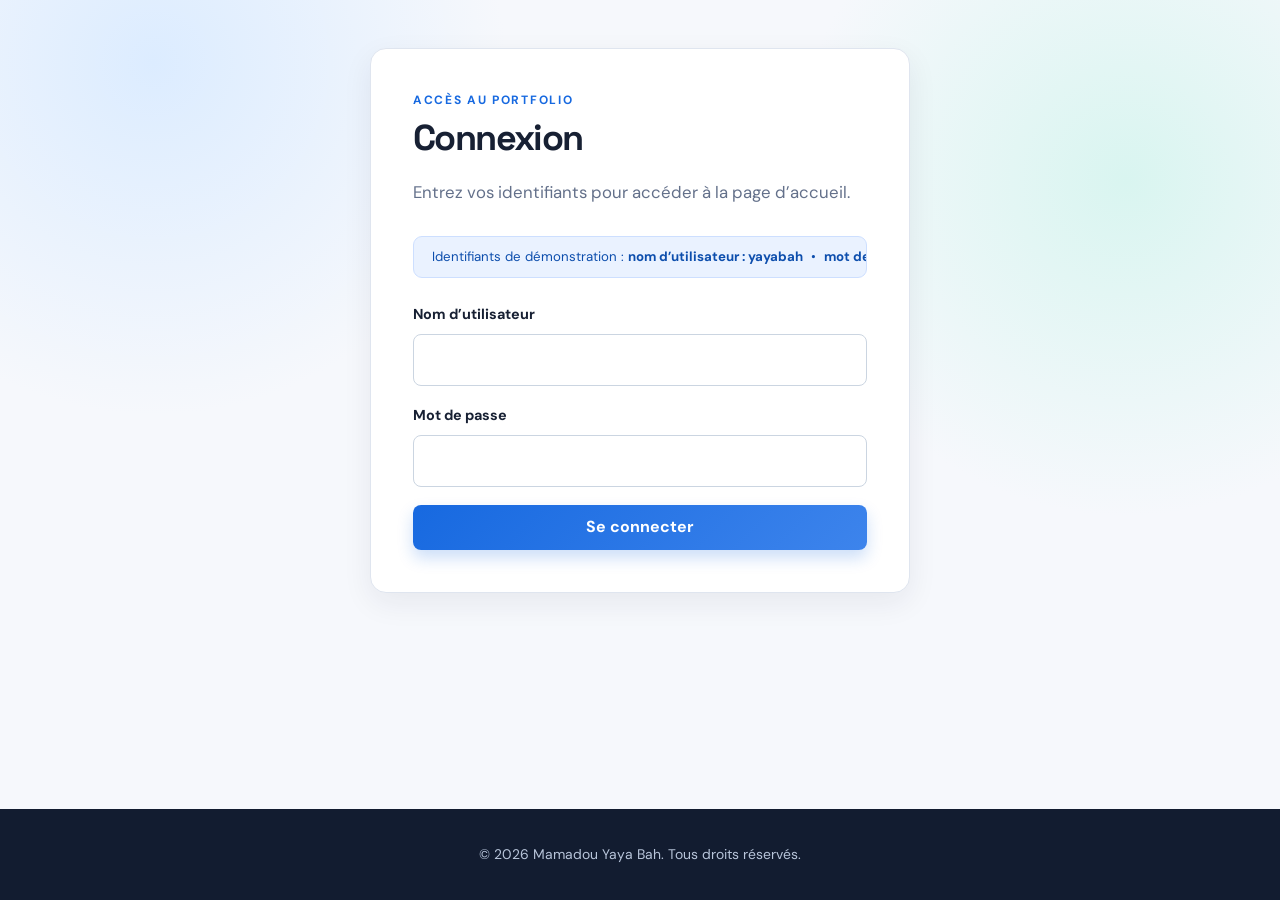
==== commit db0a6bb0: "Rename connexion.html to index.html" ====
--- a/index.html
+++ b/index.html
@@ -1,53 +1,30 @@
 <!doctype html>
-<html lang="fr"><head><meta charset="utf-8">
-    <meta name="viewport" content="width=device-width, initial-scale=1">
-    <meta name="description" content="Portfolio de Mamadou Yaya Bah, analyste BI et analyste de données junior à Québec.">
-    <title>Mamadou Yaya Bah | Analyste BI et données</title>
-    <link rel="stylesheet" href="styles.css">
+<html lang="fr"><head>
+    <meta charset="utf-8"><meta name="viewport" content="width=device-width, initial-scale=1">
+    <meta name="description" content="Page de connexion du portfolio de Mamadou Yaya Bah.">
+    <title>Connexion | Mamadou Yaya Bah</title><link rel="stylesheet" href="styles.css">
 </head>
-<body>
-    <nav aria-label="Navigation principale"><div class="nav-container">
-        <a class="logo" href="index.html">Mamadou Yaya <span>Bah</span></a><ul><li>
-            <a href="connexion.html">Connexion</a></li><li>
-                <a href="index.html" class="active" aria-current="page">Accueil</a></li><li>
-                    <a href="projets.html">Projets</a></li></ul></div></nav>
-<header class="hero"><p class="eyebrow">Portfolio</p><h1>Mamadou Yaya Bah</h1>
-    <p class="hero-role">Analyste BI et analyste de données junior</p>
-    <p class="hero-summary">J’exploite les données pour produire des analyses claires, utiles et orientées vers la décision.</p>
-    <div class="contact-meta"><span>Québec, Québec</span><a href="mailto:yayabah99@yahoo.fr">yayabah99@yahoo.fr</a>
-    </div><div class="header-links"><a href="projets.html" class="btn-header btn-primary">Voir mes projets</a>
-        <a href="https://github.com/yaya24Bah" target="_blank" rel="noopener noreferrer" class="btn-header btn-secondary">
-            GitHub</a></div></header>
-<main>
-<section id="about"><p class="section-label">Profil</p><h2>À propos</h2>
-    <p>Diplômé en informatique, je possède de solides bases en analyse de données et en développement logiciel. Je combine compétences techniques, esprit analytique et sens du service afin de transformer des données en informations utiles et de concevoir des solutions adaptées aux besoins des utilisateurs.</p>
-    <p>Autonome, polyvalent et motivé par les défis technologiques, je souhaite contribuer à des équipes axées sur la veille décisionnelle, l’analyse de données et l’amélioration continue des processus.</p>
-</section>
-<section id="skills"><p class="section-label">Savoir-faire</p><h2>Compétences</h2>
-    <div class="skills-container"><div class="skill-category"><h3>Business intelligence et analyse de données</h3>
-        <div class="tags"><span class="tag highlight">Power BI</span><span class="tag highlight">SQL</span>
-            <span class="tag highlight">DAX et Power Query</span><span class="tag">Tableau</span>
-            <span class="tag">Excel</span><span class="tag">Nettoyage et modélisation de données</span><br­>
-            <span class="tag">Visualisation des données</span>  <span class="tag">Tableaux de bord et KPI</span>
-        </div></div><div class="skill-category"><h3>Programmation et développement</h3><div class="tags"><span class="tag">
-            Python (Pandas, scikit-learn)</span><span class="tag">JavaScript</span><span class="tag">C++</span>
-            <span class="tag">HTML et CSS</span><span class="tag">Git et Docker</span></div></div><div class="skill-category"><h3>Soutien informatique</h3><div class="tags"><span class="tag">Support de niveaux 1 et 2</span><span class="tag">Windows et Microsoft 365</span><span class="tag">Windows Server</span><span class="tag">TCP/IP, VPN, VLAN, DNS et DHCP</span></div></div></div></section>
-<section id="experience"><p class="section-label">Parcours</p><h2>Expérience professionnelle</h2><div class="grid-2">
-    <article class="card"><h3>Projet BI — Analyse des ventes</h3><p class="card-meta">Projet autonome · 2026</p>
-        <ul><li>Analysé les données de ventes afin d’identifier les facteurs liés à l’évolution du chiffre d’affaires.</li>
-            <li>Nettoyé et transformé les données avec Power Query afin d’obtenir un jeu de données fiable.</li><li>Développé des mesures DAX pour suivre le panier moyen et les marges.</li></ul></article><article class="card"><h3>Analyste de données — Stage</h3><p class="card-meta">Smart-Datum, Saguenay · 2023</p><ul><li>Collecté, nettoyé et validé des données provenant de sources multiples dans un environnement Agile/Scrum.</li><li>Géré et mis à jour des bases de données SQL afin d’assurer la traçabilité des processus.</li></ul></article><article class="card"><h3>Assistant technicien informatique — Support</h3><p class="card-meta">ASP, Guinée · 2017 à 2019</p><ul><li>Fourni un soutien technique de niveaux 1 et 2 et résolu des incidents matériels et logiciels.</li><li>Participé au déploiement de postes de travail, de serveurs et de périphériques.</li></ul></article></div></section>
-<section id="education"><p class="section-label">Études</p><h2>Formation</h2><div class="grid-3">
-    <article class="card"><h3>Baccalauréat en informatique</h3><p class="card-meta">UQAC, Saguenay · 2023</p>
-        <p>Baccalauréat ès sciences appliquées (B. Sc. A.), spécialisé en développement informatique.</p></article>
-        <article class="card"><h3>Certificat ou licence MIAGE</h3><p class="card-meta">Centre universitaire de Labé · 2016</p>
-            <p>Méthodes informatiques appliquées à la gestion des entreprises. Mention bien.</p></article>
-            <article class="card"><h3>Brevet d’études en mathématiques</h3><p class="card-meta">La Fleur, Guinée · 2013</p>
-                <p>Formation axée sur les sciences mathématiques.</p></article></div></section>
-<section id="other"><p class="section-label">Expérience complémentaire</p><h2>Autres expériences</h2><div class="grid-2">
-    <article class="card"><h3>Livreur partenaire</h3><p class="card-meta">Voilà, Québec · 2024 à 2025</p>
-        <p>Respect des délais opérationnels, des normes de sécurité et des attentes de la clientèle.</p></article>
-        <article class="card"><h3>Associé aux opérations</h3><p class="card-meta">Walmart, Saguenay · 2020 à 2024</p>
-            <p>Gestion logistique des stocks, inventaires informatisés et soutien à l’organisation des rayons.</p>
-        </article></div>
-    </section>
-</main><footer><p>© 2026 Mamadou Yaya Bah. Tous droits réservés.</p></footer></body></html>
+<body class="connection-body">
+<main class="login-page">
+    <section id="login" aria-labelledby="login-title">
+        <p class="section-label">Accès au portfolio</p>
+        <h1 id="login-title">Connexion</h1>
+        <p class="intro">Entrez vos identifiants pour accéder à la page d’accueil.</p>
+        <div class="credentials-ticker" role="status" aria-label="Identifiants de démonstration">
+            <div class="ticker-track">
+                <span>Identifiants de démonstration&nbsp;: <strong>nom d’utilisateur&nbsp;: yayabah</strong> &nbsp;•&nbsp; <strong>mot de passe&nbsp;: yayabah22</strong></span>
+                <span aria-hidden="true">Identifiants de démonstration&nbsp;: <strong>nom d’utilisateur&nbsp;: yayabah</strong> &nbsp;•&nbsp; <strong>mot de passe&nbsp;: yayabah22</strong>
+                </span></div></div><form id="loginForm" novalidate>
+                    <div class="form-group"><label for="username">Nom d’utilisateur</label>
+                        <input type="text" id="username" name="username" autocomplete="username" required></div>
+                        <div class="form-group"><label for="password">Mot de passe</label>
+                            <input type="password" id="password" name="password" autocomplete="current-password" required></div>
+                            <p id="loginError" class="error-message" role="alert" hidden>Nom d’utilisateur ou mot de passe incorrect.</p>
+                            <button type="submit">Se connecter</button>
+                        </form>
+                    </section>
+                </main>
+<footer><p>© 2026 Mamadou Yaya Bah. Tous droits réservés.</p>
+</footer><script src="login_connexion.js"></script>
+</body>
+</html>
